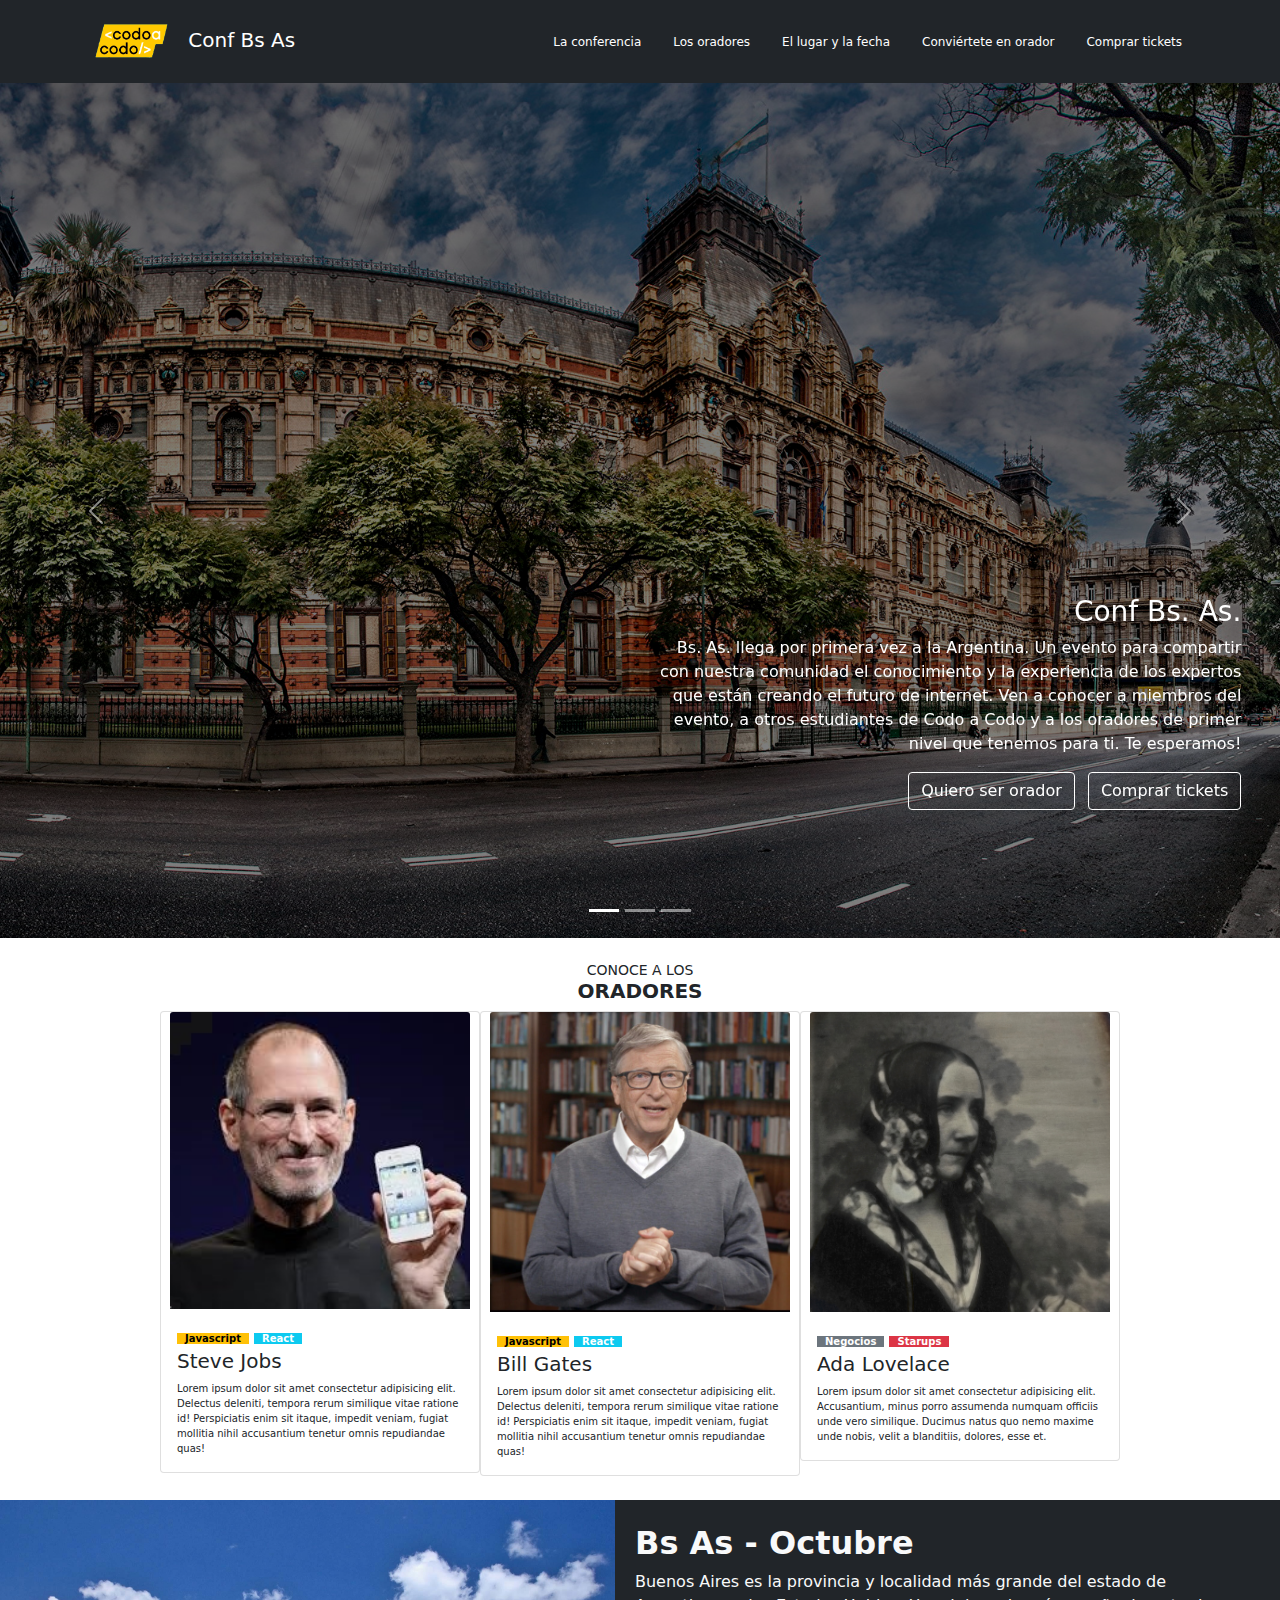
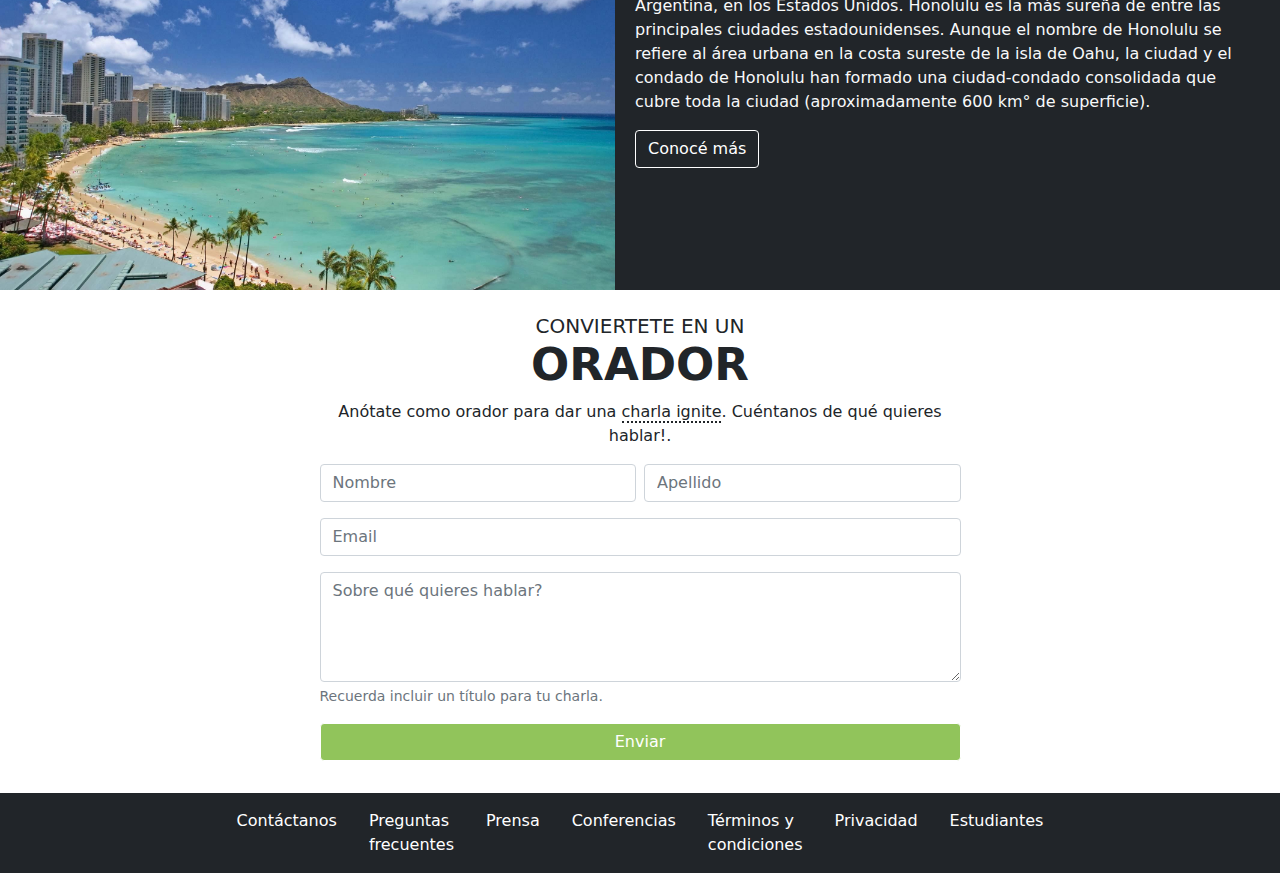
==== index.html @ ed42db00 "subida del proyecto" ====
<!DOCTYPE html>
<html lang="en">
<head>
    <meta charset="UTF-8">
    <meta name="viewport" content="width=device-width, initial-scale=1.0">
    <title>Trabajo Práctico Final Front end</title>
    <link rel="stylesheet" href="./resources/css/bootstrap.min.css">
    <link rel="stylesheet" href="./resources/css/style.css">
</head>
<body>
    <header>
        <nav class="navbar navbar-expand-lg navbar-dark bg-dark">
            <div class="container d-flex justify-content-between align-items-center">
                <a class="navbar-brand" href="index.html">
                    <img src="./resources/img/codoacodo.png" alt="imagen png" style="max-width: 100px;"> Conf Bs As
                </a>
                <button class="navbar-toggler" type="button" data-bs-toggle="collapse" data-bs-target="#navbarSupportedContent" aria-controls="navbarSupportedContent" aria-expanded="false" aria-label="Toggle navigation">
                    <span class="navbar-toggler-icon"></span>
                </button>
                <div class="collapse navbar-collapse justify-content-end" id="navbarSupportedContent">
                    <ul class="nav ml-auto" style="font-size: 12px;">
                        <li class="nav-item">
                            <a class="nav-link" href="#conferencia">La conferencia</a>
                        </li>
                        <li class="nav-item"><a class="nav-link" href="#oradores">Los oradores</a></li>
                        <li class="nav-item"><a class="nav-link" href="#lugar">El lugar y la fecha</a></li>
                        <li class="nav-item"><a class="nav-link" href="#form-orador">Conviértete en orador</a></li>
                        <li class="nav-item"><a class="nav-link" href="./pages/comprarTickets.html">Comprar tickets</a></li>
                    </ul>
                </div>
            </div>
        </nav>
        <section id="conferencia"></section>
    </header>
    <main>    
        <div id="myCarousel" class="carousel slide mb-4" data-bs-ride="carousel">
            <div class="carousel-indicators">
                <button type="button" data-bs-target="#myCarousel" data-bs-slide-to="0" class="active" aria-current="true"
                    aria-label="Slide 1"></button>
                <button type="button" data-bs-target="#myCarousel" data-bs-slide-to="1" aria-label="Slide 2"></button>
                <button type="button" data-bs-target="#myCarousel" data-bs-slide-to="2" aria-label="Slide 3"></button>
            </div>
            <div class="carousel-inner">
                <div class="carousel-item active bg-carousel-ba1">
                    <svg class="bd-placeholder-img" width="100%" height="100%" xmlns="http://www.w3.org/2000/svg" aria-hidden="true" preserveAspectRatio="xMidYMid slice" focusable="false"><rect width="100%" height="100%" fill="#000"/></svg>
                    <div class="container">
                        <div class="carousel-caption text-end pb-5">
                            <div class="row">
                                <div class="col-lg-8 offset-lg-6">
                                    <h3>Conf Bs. As.</h3>
                                    <p>Bs. As. llega por primera vez a la Argentina. Un evento para compartir con nuestra comunidad el conocimiento y la experiencia de los expertos que están creando el futuro de internet. Ven a conocer a miembros del evento, a otros estudiantes de Codo a Codo y a los oradores de primer nivel que tenemos para ti. Te esperamos!</p>
                                    <p><a class="btn btn-outline-light mb-3" href="#form-orador">Quiero ser orador</a> <a class="btn btn-success ms-2 mb-3" href="./pages/comprarTickets.html">Comprar tickets</a></p>
                                </div>
                            </div>
                        </div>
                    </div>
                </div>
                <div class="carousel-item bg-carousel-ba2">
                    <svg class="bd-placeholder-img" width="100%" height="100%" xmlns="http://www.w3.org/2000/svg" aria-hidden="true" preserveAspectRatio="xMidYMid slice" focusable="false"><rect width="100%" height="100%" fill="#000"/></svg>
                    <div class="container">
                        <div class="carousel-caption text-end pb-5">
                            <div class="row">
                                <div class="col-lg-8 offset-lg-6">
                                    <h3>Conf Bs. As.</h3>
                                    <p>Bs. As. llega por primera vez a la Argentina. Un evento para compartir con nuestra comunidad el conocimiento y la experiencia de los expertos que están creando el futuro de internet. Ven a conocer a miembros del evento, a otros estudiantes de Codo a Codo y a los oradores de primer nivel que tenemos para ti. Te esperamos!</p>
                                    <p><a class="btn btn-outline-light mb-3" href="#form-orador">Quiero ser orador</a> <a class="btn btn-success ms-2 mb-3" href="./pages/comprarTickets.html">Comprar tickets</a></p>
                                </div>
                            </div>
                        </div>
                    </div>
                </div>
                <div class="carousel-item bg-carousel-ba3">
                    <svg class="bd-placeholder-img" width="100%" height="100%" xmlns="http://www.w3.org/2000/svg" aria-hidden="true" preserveAspectRatio="xMidYMid slice" focusable="false"><rect width="100%" height="100%" fill="#000"/></svg>
                    <div class="container">
                        <div class="carousel-caption text-end pb-5">
                            <div class="row">
                                <div class="col-lg-8 offset-lg-6">
                                    <h3>Conf Bs. As.</h3>
                                    <p>Bs. As. llega por primera vez a la Argentina. Un evento para compartir con nuestra comunidad el conocimiento y la experiencia de los expertos que están creando el futuro de internet. Ven a conocer a miembros del evento, a otros estudiantes de Codo a Codo y a los oradores de primer nivel que tenemos para ti. Te esperamos!</p>
                                    <p><a class="btn btn-outline-light mb-3" href="#form-orador">Quiero ser orador</a> <a class="btn btn-success ms-2 mb-3" href="./pages/comprarTickets.html">Comprar tickets</a></p>
                                </div>
                            </div>
                        </div>
                    </div>
                </div>
            </div>
            <button class="carousel-control-prev" type="button" data-bs-target="#myCarousel" data-bs-slide="prev">
                <span class="carousel-control-prev-icon" aria-hidden="true"></span>
                <span class="visually-hidden">Anterior</span>
            </button>
            <button class="carousel-control-next" type="button" data-bs-target="#myCarousel" data-bs-slide="next">
                <span class="carousel-control-next-icon" aria-hidden="true"></span>
                <span class="visually-hidden">Siguiente</span>
            </button>
        </div>
            <section id="oradores"></section>      
            <h2 class="titulo-gral text-center" style="font-size: 14px;">Conoce a los <br> <span style="font-size: 20px;">ORADORES</span></h2>
            <div class="row">
                <div class="d-flex justify-content-center">
                        <div class="col-md-3">
                            <div class="card mb-4">
                                <img src="./resources/img/steve.jpg" class="card-img-top mx-auto" alt="Steve Jobs" style="max-width: 300px;">
                                <div class="card-body text-justify">
                                    <span class="bg-warning text-black px-2" style="font-size: 10px;"><strong>Javascript</strong></span>
                                    <span class="bg-info text-white px-2" style="font-size: 10px;"><strong>React</strong></span>
                                    <h5 class="card-title">Steve Jobs</h5>
                                    <p class="card-text" style="font-size: 10px;">Lorem ipsum dolor sit amet consectetur adipisicing elit. Delectus deleniti, tempora rerum similique vitae ratione id! Perspiciatis enim sit itaque, impedit veniam, fugiat mollitia nihil accusantium tenetur omnis repudiandae quas!</p>
                                </div>
                            </div>
                        </div>
                        <div class="col-md-3">
                            <div class="card mb-4">
                                <img src="./resources/img/bill.jpg" class="card-img-top mx-auto" alt="Bill Gates" style="max-width: 300px;">
                                <div class="card-body text-justify">
                                    <span class="bg-warning text-black px-2" style="font-size: 10px;"><strong>Javascript</strong></span>
                                    <span class="bg-info text-white px-2" style="font-size: 10px;"><strong>React</strong></span>
                                    <h5 class="card-title">Bill Gates</h5>
                                    <p class="card-text" style="font-size: 10px;">Lorem ipsum dolor sit amet consectetur adipisicing elit. Delectus deleniti, tempora rerum similique vitae ratione id! Perspiciatis enim sit itaque, impedit veniam, fugiat mollitia nihil accusantium tenetur omnis repudiandae quas!</p>
                                </div>
                            </div>
                        </div>
                        <div class="col-md-3">
                            <div class="card mb-4">
                                <img src="./resources/img/ada.jpeg" class="card-img-top mx-auto" alt="Ada Lovelace"style="max-width: 300px;">
                                <div class="card-body text-justify">
                                    <span class="bg-secondary text-white px-2"style="font-size: 10px;"><strong>Negocios</strong></span>
                                    <span class="bg-danger text-white px-2"style="font-size: 10px;"><strong>Starups</strong></span>
                                    <h5 class="card-title">Ada Lovelace</h5>
                                    <p class="card-text" style="font-size: 10px;">Lorem ipsum dolor sit amet consectetur adipisicing elit. Accusantium, minus porro assumenda numquam officiis unde vero similique. Ducimus natus quo nemo maxime unde nobis, velit a blanditiis, dolores, esse et.</p>
                                </div>
                            </div>
                        </div>
                    </div>
                </div>
            </section>
            <section id="lugar"></section>
            <section class="mb-4 bg-dark">
                <div class="row g-0">
                    <div class="col-md">
                        <img src="./resources/img/honolulu.jpg" alt="imagen jpeg" class="img-fluid">
                    </div>
                    <div class="col-md text-light" style="margin-left: 20px; margin-right: 30px;">
                        <h2 class="mt-4"><strong>Bs As - Octubre</strong></h2>
                        <p>Buenos Aires es la provincia y localidad más grande del estado de Argentina, en los Estados Unidos. Honolulu es la más sureña de entre las principales ciudades estadounidenses. Aunque el nombre de Honolulu se refiere al área urbana en la costa sureste de la isla de Oahu, la ciudad y el condado de Honolulu han formado una ciudad-condado consolidada que cubre toda la ciudad (aproximadamente 600 km° de superficie).</p>
                        <a class="btn" href="#">Conocé más</a>
                    </div>      
                </div>
            </section>
        <section id="form-orador"></section>
        <section class="container">
            <div class="row justify-content-center">
                <div class="col-lg-8 col-xl-7">
                    <h2 class="titulo-gral text-center" style="font-size: 20px">CONVIERTETE EN UN <br> <span style="font-size: 45px">ORADOR</span></h2>
                    <p class="text-center">Anótate como orador para dar una <span style="border-bottom: 2px dotted;">charla ignite</span>. Cuéntanos de qué quieres hablar!.</p>
                    <form action="https://jkorpela.fi/cgi-bin/echo.cgi" method="POST">
                        <div class="row gx-2">
                            <div class="col-md mb-3">
                                <input type="text" class="form-control" placeholder="Nombre" aria-label="Nombre" required>
                            </div>
                            <div class="col-md mb-3">
                                <input type="text" class="form-control" placeholder="Apellido" aria-label="Apellido" required>
                            </div>
                        </div>
                        <div class="row">
                            <div class="col mb-3">
                                <input type="email" class="form-control" placeholder="Email" aria-label="Email" required>
                            </div>
                        </div>
                        <div class="row">
                            <div class="col mb-3">
                                <textarea class="form-control" id="exampleFormControlTextarea1" rows="4"
                                    placeholder="Sobre qué quieres hablar?" required></textarea>
                                <div id="emailHelp" class="form-text mb-3">Recuerda incluir un título para tu charla.</div>
                                <div class="d-grid">
                                    <button type="submit" class="btn custom-btn-color ms-6 mb-3">Enviar</button>
                                </div>
                            </div>
                        </div>
                    </form>
                </div>
            </div>
        </section>
    </main>
    <script src="https://cdn.jsdelivr.net/npm/bootstrap@5.1.3/dist/js/bootstrap.bundle.min.js" integrity="sha384-ka7Sk0Gln4gmtz2MlQnikT1wXgYsOg+OMhuP+IlRH9sENBO0LRn5q+8nbTov4+1p" crossorigin="anonymous"></script>
    <script src="https://code.jquery.com/jquery-3.6.0.min.js"></script>
</body>
<footer id="main-footer">
    <nav class="navbar navbar-expand-lg navbar-dark bg-dark">
            <button class="navbar-toggler mx-auto" type="button" data-bs-toggle="collapse" data-bs-target="#navbarSupportedContent" aria-controls="navbarSupportedContent" aria-expanded="false" aria-label="Toggle navigation">
                <span class="navbar-toggler-icon"></span>
            </button>
            <div class="collapse navbar-collapse justify-content-center align-items-center" id="navbarSupportedContent">
                <ul class="nav justify-content">
                    <li class="nav-item"><a class="nav-link text-white" href="#">Contáctanos</a></li>
                    <li class="nav-item"><a class="nav-link text-white" href="#">Preguntas <br><span>frecuentes</span></a></li>
                    <li class="nav-item"><a class="nav-link text-white" href="#">Prensa</a></li>
                    <li class="nav-item"><a class="nav-link text-white" href="#">Conferencias</a></li>
                    <li class="nav-item"><a class="nav-link text-white" href="#">Términos y <br><span>condiciones</span></a></li>
                    <li class="nav-item"><a class="nav-link text-white" href="#">Privacidad</a></li>
                    <li class="nav-item"><a class="nav-link text-white" href="#">Estudiantes</a></li>
                </ul>
            </div>
    </nav>
</footer>
</html>
---- resources/css/style.css ----
.bg-carousel-ba1 { background-image: url(/resources/img/ba1.jpg); }
.bg-carousel-ba2 { background-image: url(/resources/img/ba2.jpg); }
.bg-carousel-ba3 { background-image: url(/resources/img/ba3.jpg); }

.carousel-item {
  background-size: cover;
  background-position: center center;
}
.carousel-item svg { opacity: .5; }

.carousel-caption {
  bottom: 3rem;
  z-index: 10;
}

.carousel-item {
  height: 37rem;
  min-height: 95vh;
}
.nav-link {
    color: white;
    text-decoration: none; 
  }
  
  
  .nav-link:hover {
    color: green; 
  }
  
 
  .nav-link:visited {
    color: gray;
  }
  
  .btn {
    background-color: transparent;
    border-color: white;
    color: white; 
    transition: background-color 0.3s ease;
  }
  
  .btn:hover {
    background-color: green; 
    border-color: green;
    color: white; 
  }

  .btn:visited {
    color: gray;
  }
  

.custom-btn-color {
    background-color: rgba(92, 168, 12, 0.673);
    color: #fff;
}

@media (max-width: 768px) {
  p {
    font-size: 14px;
  }
}

@media (max-width: 480px) {
  p {
    font-size: 12px;
  }
}

#main-footer{
    background-color: rgb(38, 38, 64);
}



.titulo-gral {
  text-align: center;
  font-weight: 400;
  text-transform: uppercase;
  font-size: 1rem;
}

.titulo-gral span {
  display: block;
  font-weight: 700;
  font-size: 16px;
}
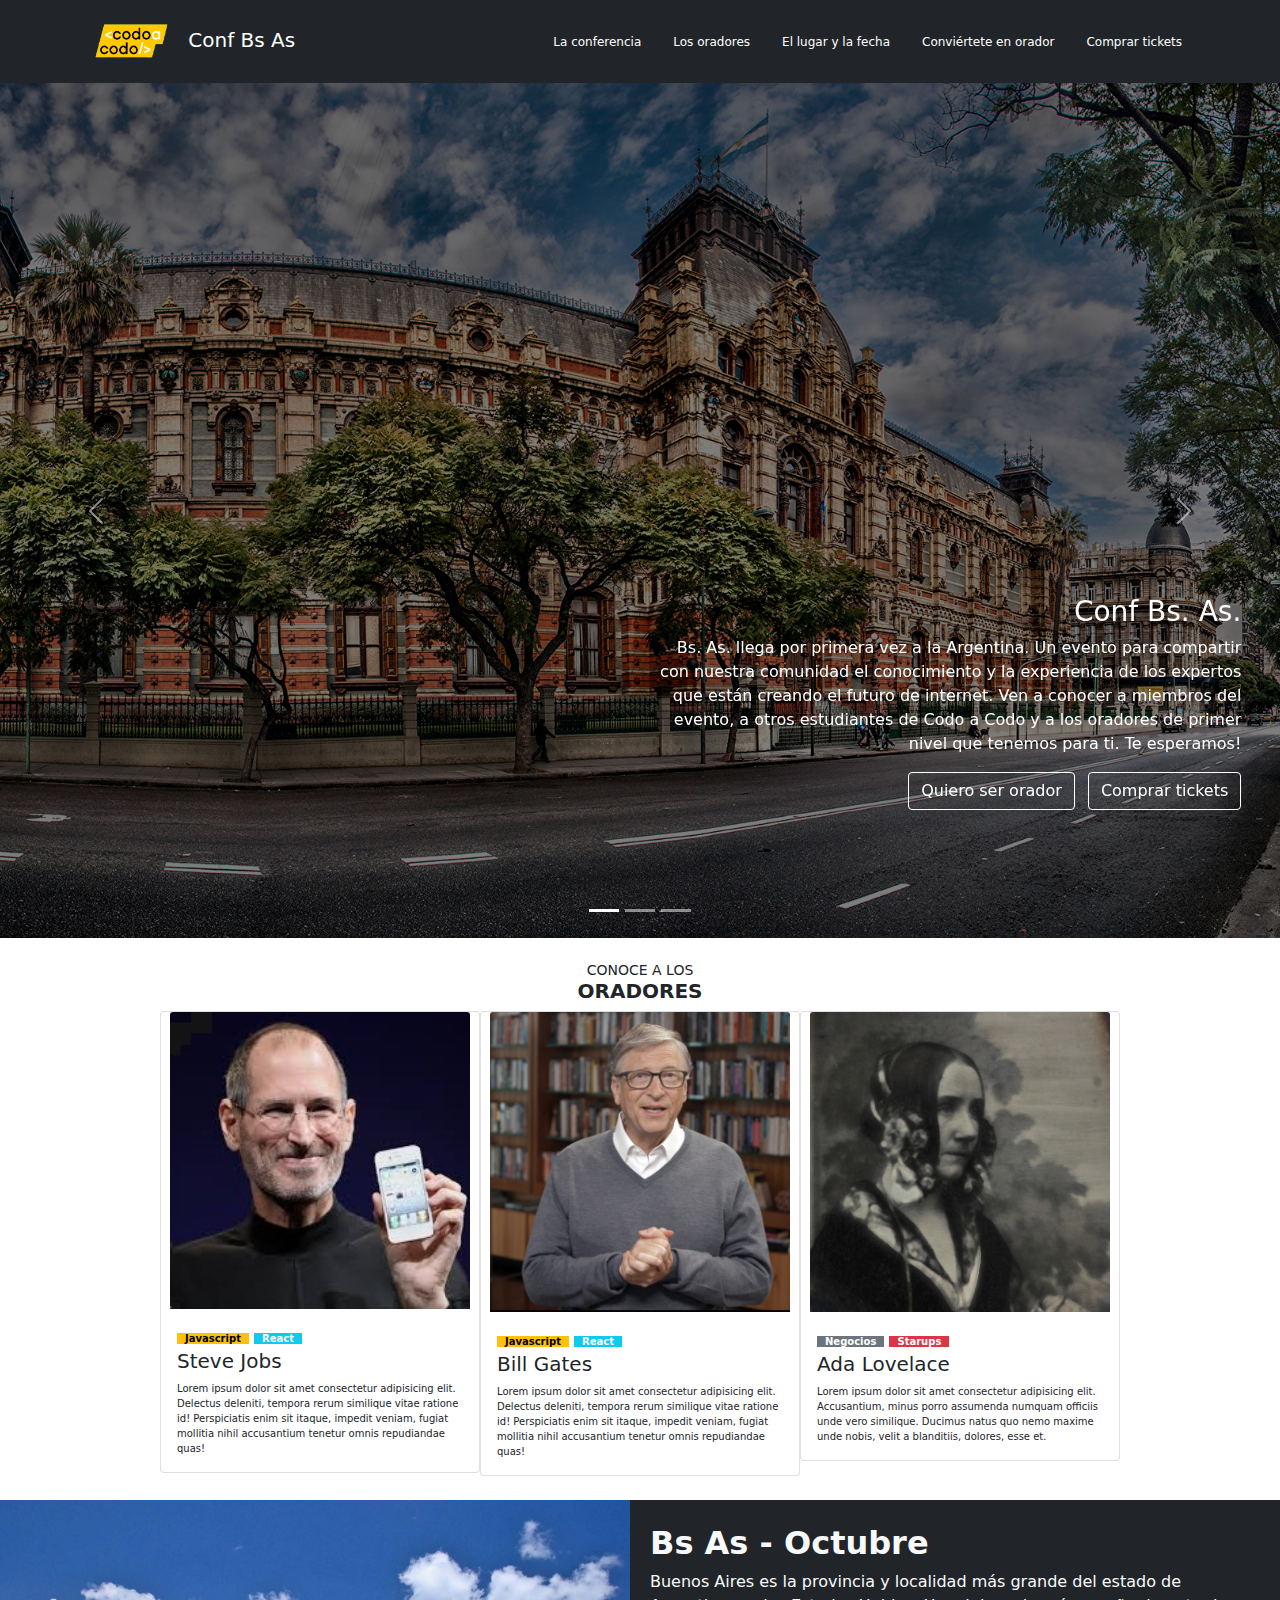
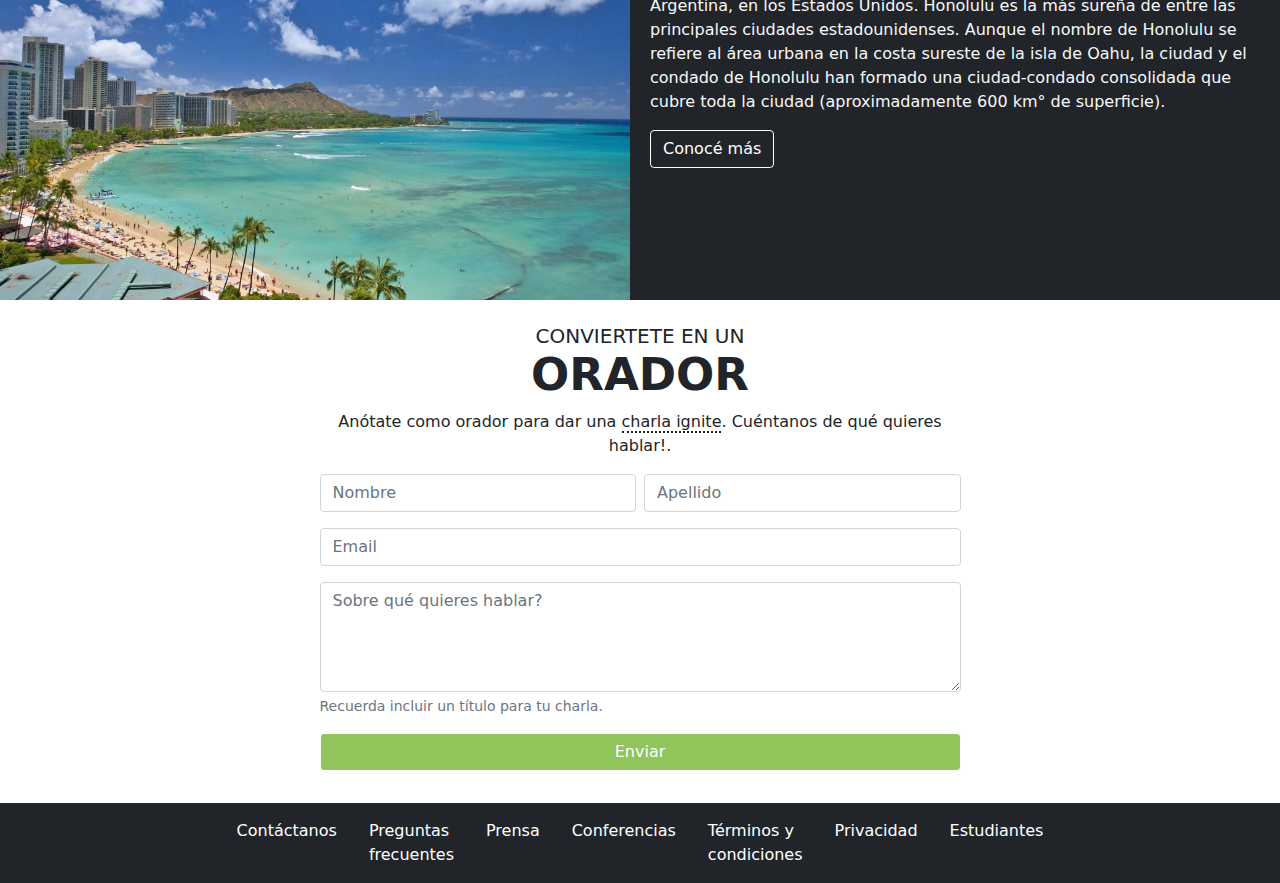
==== commit 9caaecac: "Merge branch 'main' of https://github.com/arielSantamaria/tpfFrontEnd" ====
--- a/index.html
+++ b/index.html
@@ -139,9 +139,9 @@
                     <div class="col-md">
                         <img src="./resources/img/honolulu.jpg" alt="imagen jpeg" class="img-fluid">
                     </div>
-                    <div class="col-md text-light" style="margin-left: 20px; margin-right: 30px;">
+                    <div class="col-md text-light" style="margin-left: 20px">
                         <h2 class="mt-4"><strong>Bs As - Octubre</strong></h2>
-                        <p>Buenos Aires es la provincia y localidad más grande del estado de Argentina, en los Estados Unidos. Honolulu es la más sureña de entre las principales ciudades estadounidenses. Aunque el nombre de Honolulu se refiere al área urbana en la costa sureste de la isla de Oahu, la ciudad y el condado de Honolulu han formado una ciudad-condado consolidada que cubre toda la ciudad (aproximadamente 600 km° de superficie).</p>
+                        <p class="texto" style="margin-right: 20px; justify-content: center;">Buenos Aires es la provincia y localidad más grande del estado de Argentina, en los Estados Unidos. Honolulu es la más sureña de entre las principales ciudades estadounidenses. Aunque el nombre de Honolulu se refiere al área urbana en la costa sureste de la isla de Oahu, la ciudad y el condado de Honolulu han formado una ciudad-condado consolidada que cubre toda la ciudad (aproximadamente 600 km° de superficie).</p>
                         <a class="btn" href="#">Conocé más</a>
                     </div>      
                 </div>
--- a/resources/css/style.css
+++ b/resources/css/style.css
@@ -1,6 +1,14 @@
-.bg-carousel-ba1 { background-image: url(/resources/img/ba1.jpg); }
-.bg-carousel-ba2 { background-image: url(/resources/img/ba2.jpg); }
-.bg-carousel-ba3 { background-image: url(/resources/img/ba3.jpg); }
+.bg-carousel-ba1 { 
+  background-image: url(../img/ba1.jpg);
+}
+
+.bg-carousel-ba2 {
+   background-image: url(../img/ba2.jpg); 
+}
+
+.bg-carousel-ba3 {
+   background-image: url(../img/ba3.jpg);
+  }
 
 .carousel-item {
   background-size: cover;
@@ -56,14 +64,14 @@
 }
 
 @media (max-width: 768px) {
-  p {
-    font-size: 14px;
+  .texto {
+    font-size: 14px; 
   }
 }
 
 @media (max-width: 480px) {
-  p {
-    font-size: 12px;
+  .texto  {
+    font-size: 12px; 
   }
 }
 
